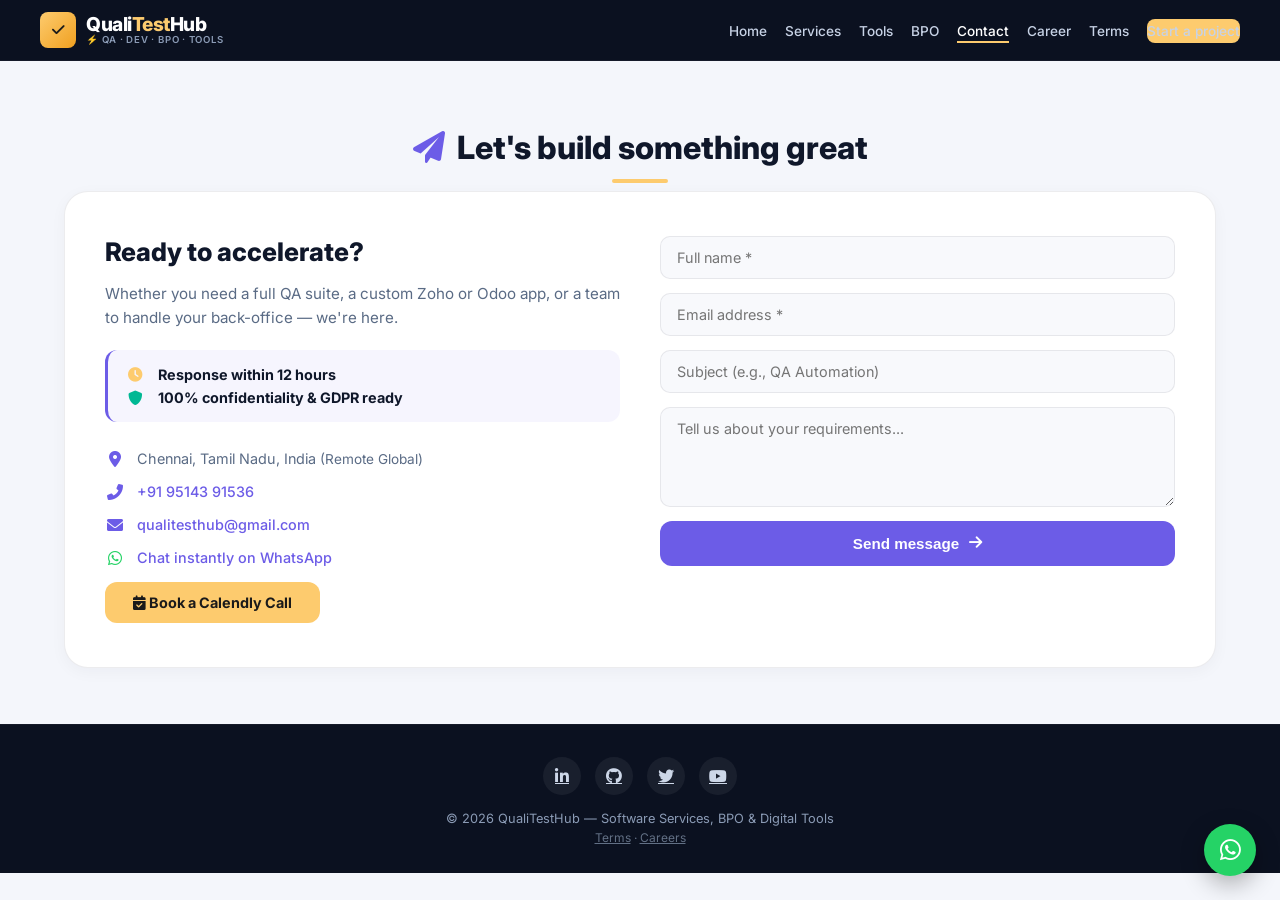
==== contact.html @ a9184f1f "Add updated profile files" ====
<!DOCTYPE html>
<html lang="en">
<head>
    <meta charset="UTF-8" />
    <meta name="viewport" content="width=device-width, initial-scale=1.0" />
    <title>Contact — QualiTestHub</title>
    <meta name="description" content="Contact QualiTestHub — Get in touch for QA automation, Zoho consulting, Odoo ERP, and BPO services." />
    <link href="https://fonts.googleapis.com/css2?family=Inter:opsz,wght@14..32,400;14..32,500;14..32,600;14..32,700;14..32,800&display=swap" rel="stylesheet" />
    <link rel="stylesheet" href="https://cdnjs.cloudflare.com/ajax/libs/font-awesome/6.0.0-beta3/css/all.min.css" />
    <style>
        /* ── root & reset ── */
        :root {
            --bg: #0b1120;
            --bg-soft: #0e1526;
            --panel: #ffffff;
            --ink: #0f172a;
            --muted: #5a6b85;
            --purple: #6c5ce7;
            --green: #00b894;
            --gold: #fdcb6e;
            --line: rgba(15, 23, 42, .08);
            --radius: 20px;
        }
        * {
            box-sizing: border-box;
        }
        body {
            margin: 0;
            font-family: 'Inter', sans-serif;
            background: #f4f6fb;
            color: var(--ink);
        }
        a {
            text-decoration: none;
            color: inherit;
        }
        .container {
            max-width: 1200px;
            margin: 0 auto;
            padding: 0 24px;
        }

        /* ── header ── */
        header {
            background: var(--bg);
            border-bottom: 1px solid rgba(255, 255, 255, .04);
            position: sticky;
            top: 0;
            z-index: 100;
        }
        .nav-flex {
            display: flex;
            align-items: center;
            justify-content: space-between;
            padding: 12px 0;
            gap: 12px;
            flex-wrap: wrap;
        }

        /* ── Logo ── */
        .logo {
            display: flex;
            align-items: center;
            gap: 10px;
            flex-shrink: 0;
        }
        .logo-mark {
            width: 36px;
            height: 36px;
            border-radius: 8px;
            background: linear-gradient(135deg, var(--gold), #f0a020);
            display: flex;
            align-items: center;
            justify-content: center;
            color: #1a1a1a;
            font-size: 0.9rem;
            font-weight: 800;
            flex-shrink: 0;
        }
        .logo-text {
            display: flex;
            flex-direction: column;
            line-height: 1.1;
        }
        .logo-text h1 {
            color: #fff;
            font-size: 1.2rem;
            margin: 0;
            font-weight: 800;
            letter-spacing: -0.5px;
        }
        .logo-text h1 span.accent {
            color: var(--gold);
        }
        .logo-tagline {
            color: #8b9bb5;
            font-size: 0.6rem;
            letter-spacing: 0.08em;
            font-weight: 600;
            white-space: nowrap;
        }

        /* ── Navigation ── */
        .nav-links {
            list-style: none;
            display: flex;
            gap: 18px;
            margin: 0;
            padding: 0;
            flex-wrap: wrap;
            align-items: center;
        }
        .nav-links a {
            color: #c7d2e5;
            font-weight: 500;
            font-size: 0.85rem;
            transition: color .2s;
            padding: 4px 0;
        }
        .nav-links a:hover {
            color: #fff;
        }
        .nav-links a.active {
            color: #fff;
            border-bottom: 2px solid var(--gold);
            padding-bottom: 2px;
        }
        .btn-start {
            background: var(--gold);
            color: #1a1a1a;
            padding: 7px 16px;
            border-radius: 8px;
            font-weight: 700;
            font-size: 0.8rem;
            transition: transform .2s, box-shadow .2s;
            white-space: nowrap;
        }
        .btn-start:hover {
            transform: translateY(-2px);
            box-shadow: 0 8px 20px rgba(253, 203, 110, .3);
        }

        /* ── menu toggle ── */
        .menu-toggle {
            display: none;
            background: none;
            border: none;
            color: #fff;
            font-size: 1.4rem;
            cursor: pointer;
            padding: 4px 8px;
        }
        .menu-toggle:focus {
            outline: none;
        }

        /* ── main ── */
        main {
            padding: 40px 0 56px;
        }
        .section-title {
            text-align: center;
            font-size: 2rem;
            font-weight: 800;
            margin-bottom: 6px;
            position: relative;
        }
        .section-title::after {
            content: '';
            display: block;
            width: 56px;
            height: 4px;
            background: var(--gold);
            margin: 12px auto 0;
            border-radius: 4px;
        }

        /* ── contact wrap ── */
        .contact-wrap {
            display: grid;
            grid-template-columns: 1fr 1fr;
            gap: 40px;
            background: #fff;
            border: 1px solid var(--line);
            border-radius: 24px;
            padding: 44px 40px;
            box-shadow: 0 4px 16px rgba(15, 23, 42, .04);
            margin-top: 8px;
        }

        /* ── contact info ── */
        .contact-info h3 {
            font-size: 1.6rem;
            margin: 0 0 12px;
            font-weight: 800;
        }
        .contact-info > p {
            color: var(--muted);
            font-size: 0.95rem;
            line-height: 1.6;
            margin-bottom: 20px;
        }
        .highlight-box {
            background: rgba(108, 92, 231, .06);
            border-radius: 12px;
            padding: 16px 20px;
            margin-bottom: 20px;
            border-left: 3px solid var(--purple);
        }
        .highlight-box p {
            margin: 0;
            font-size: 0.9rem;
        }
        .highlight-box p:first-child {
            margin-bottom: 6px;
        }
        .highlight-box i {
            width: 20px;
            margin-right: 6px;
        }
        .contact-info .detail {
            display: flex;
            align-items: center;
            gap: 12px;
            padding: 8px 0;
            font-size: 0.9rem;
            color: var(--muted);
        }
        .contact-info .detail i {
            width: 20px;
            text-align: center;
            font-size: 1rem;
            color: var(--purple);
        }
        .contact-info .detail a {
            color: var(--purple);
            font-weight: 500;
        }
        .contact-info .detail a:hover {
            text-decoration: underline;
        }
        .btn-calendly {
            display: inline-block;
            background: var(--gold);
            color: #1a1a1a;
            padding: 12px 28px;
            border-radius: 12px;
            font-weight: 700;
            font-size: 0.9rem;
            margin-top: 8px;
            transition: transform .2s, box-shadow .2s;
        }
        .btn-calendly:hover {
            transform: translateY(-2px);
            box-shadow: 0 8px 25px rgba(253, 203, 110, .4);
        }

        /* ── contact form ── */
        .contact-form form {
            display: flex;
            flex-direction: column;
            gap: 14px;
        }
        .contact-form input,
        .contact-form textarea {
            width: 100%;
            padding: 12px 16px;
            border: 1px solid var(--line);
            border-radius: 10px;
            font-family: 'Inter', sans-serif;
            font-size: 0.9rem;
            background: #f8f9fc;
            transition: border-color .2s, box-shadow .2s;
        }
        .contact-form input:focus,
        .contact-form textarea:focus {
            outline: none;
            border-color: var(--purple);
            box-shadow: 0 0 0 3px rgba(108, 92, 231, .1);
            background: #fff;
        }
        .contact-form textarea {
            resize: vertical;
            min-height: 100px;
        }
        .contact-form button {
            background: var(--purple);
            color: #fff;
            border: none;
            padding: 14px 24px;
            border-radius: 12px;
            font-weight: 700;
            font-size: 0.95rem;
            cursor: pointer;
            display: inline-flex;
            align-items: center;
            justify-content: center;
            gap: 10px;
            transition: transform .2s, box-shadow .2s, background .2s;
        }
        .contact-form button:hover {
            transform: translateY(-2px);
            box-shadow: 0 8px 25px rgba(108, 92, 231, .3);
            background: #5a4bd1;
        }
        #formStatus {
            margin-top: 10px;
            font-size: 0.9rem;
            color: var(--green);
            font-weight: 500;
            text-align: center;
        }

        /* ── footer ── */
        footer {
            background: var(--bg);
            padding: 32px 0 24px;
            text-align: center;
            border-top: 1px solid rgba(255, 255, 255, .04);
        }
        footer .social {
            display: flex;
            justify-content: center;
            gap: 14px;
            margin-bottom: 16px;
        }
        footer .social a {
            width: 38px;
            height: 38px;
            border-radius: 50%;
            background: rgba(255, 255, 255, .06);
            display: flex;
            align-items: center;
            justify-content: center;
            color: #cdd7e8;
            transition: .3s;
            font-size: 1rem;
        }
        footer .social a:hover {
            background: var(--gold);
            color: #1a1a1a;
            transform: translateY(-3px);
        }
        footer p {
            color: #8b9bb5;
            font-size: 0.8rem;
            margin: 4px 0;
        }
        footer a {
            color: #8b9bb5;
            text-decoration: underline;
            transition: color .2s;
        }
        footer a:hover {
            color: #fff;
        }

        /* ── whatsapp float ── */
        .whatsapp-float {
            position: fixed;
            bottom: 24px;
            right: 24px;
            background: #25D366;
            width: 52px;
            height: 52px;
            border-radius: 50%;
            display: flex;
            align-items: center;
            justify-content: center;
            color: #fff;
            font-size: 1.5rem;
            box-shadow: 0 8px 24px rgba(0, 0, 0, .3);
            z-index: 99;
            transition: transform .25s;
        }
        .whatsapp-float:hover {
            transform: scale(1.1);
            color: #fff;
        }

        /* ── responsive ── */
        @media(max-width: 992px) {
            .menu-toggle {
                display: block;
            }
            .nav-links {
                display: none;
                flex-direction: column;
                width: 100%;
                gap: 8px;
                padding: 12px 0 4px;
                border-top: 1px solid rgba(255,255,255,.06);
                margin-top: 8px;
            }
            .nav-links.open {
                display: flex;
            }
            .nav-links a {
                font-size: 0.95rem;
                padding: 6px 0;
                width: 100%;
            }
            .nav-links a.active {
                border-bottom: none;
                padding-bottom: 6px;
            }
            .btn-start {
                display: inline-block;
                margin-top: 4px;
                text-align: center;
                width: auto;
            }
            .nav-flex {
                flex-wrap: wrap;
            }
            .contact-wrap {
                grid-template-columns: 1fr;
                gap: 32px;
                padding: 32px 24px;
            }
        }

        @media(max-width: 768px) {
            .container {
                padding: 0 16px;
            }
            .section-title {
                font-size: 1.6rem;
            }
            .contact-wrap {
                padding: 24px 18px;
                border-radius: 18px;
            }
            .contact-info h3 {
                font-size: 1.3rem;
            }
            .contact-info > p {
                font-size: 0.9rem;
            }
            .highlight-box {
                padding: 14px 16px;
            }
            .highlight-box p {
                font-size: 0.85rem;
            }
            .contact-info .detail {
                font-size: 0.85rem;
                padding: 6px 0;
            }
            .btn-calendly {
                padding: 10px 22px;
                font-size: 0.85rem;
            }
            .contact-form input,
            .contact-form textarea {
                padding: 10px 14px;
                font-size: 0.85rem;
            }
            .contact-form button {
                padding: 12px 20px;
                font-size: 0.9rem;
            }
            .logo-text h1 {
                font-size: 1rem;
            }
            .logo-tagline {
                font-size: 0.5rem;
            }
            .logo-mark {
                width: 30px;
                height: 30px;
                font-size: 0.75rem;
            }
            .whatsapp-float {
                width: 46px;
                height: 46px;
                font-size: 1.3rem;
                bottom: 18px;
                right: 18px;
            }
        }

        @media(max-width: 400px) {
            .logo-text h1 {
                font-size: 0.85rem;
            }
            .logo-tagline {
                font-size: 0.45rem;
                letter-spacing: 0.04em;
            }
            .logo-mark {
                width: 26px;
                height: 26px;
                font-size: 0.65rem;
            }
            .contact-wrap {
                padding: 18px 14px;
            }
            .contact-info .detail {
                font-size: 0.8rem;
                flex-wrap: wrap;
                gap: 6px;
            }
        }
    </style>
</head>
<body>

    <!-- ─── HEADER ─── -->
    <header>
        <div class="container nav-flex">
            <div class="logo">
                <div class="logo-mark"><i class="fas fa-check"></i></div>
                <div class="logo-text">
                    <h1>Quali<span class="accent">Test</span>Hub</h1>
                    <span class="logo-tagline">⚡ QA · DEV · BPO · TOOLS</span>
                </div>
            </div>
            <button class="menu-toggle" id="menuToggle" aria-label="Toggle navigation">
                <i class="fas fa-bars"></i>
            </button>
            <ul class="nav-links" id="navLinks">
                <li><a href="index.html">Home</a></li>
                <li><a href="services.html">Services</a></li>
                <li><a href="tools.html">Tools</a></li>
                <li><a href="bpo.html">BPO</a></li>
                <li><a href="contact.html" class="active">Contact</a></li>
                <li><a href="career.html">Career</a></li>
                <li><a href="terms.html">Terms</a></li>
                <li><a href="contact.html" class="btn-start">Start a project</a></li>
            </ul>
        </div>
    </header>

    <!-- ─── MAIN ─── -->
    <main>
        <div class="container">
            <h2 class="section-title"><i class="fas fa-paper-plane" style="margin-right:12px; color:var(--purple);"></i>Let's build something great</h2>

            <div class="contact-wrap">
                <!-- Left: Contact Info -->
                <div class="contact-info">
                    <h3>Ready to accelerate?</h3>
                    <p>Whether you need a full QA suite, a custom Zoho or Odoo app, or a team to handle your back-office — we're here.</p>

                    <div class="highlight-box">
                        <p><i class="fas fa-clock" style="color:var(--gold);"></i> <strong>Response within 12 hours</strong></p>
                        <p style="margin:6px 0 0 0;"><i class="fas fa-shield-alt" style="color:var(--green);"></i> <strong>100% confidentiality &amp; GDPR ready</strong></p>
                    </div>

                    <div class="detail">
                        <i class="fas fa-map-marker-alt"></i>
                        <span>Chennai, Tamil Nadu, India <span style="color:var(--muted);font-size:0.85rem;">(Remote Global)</span></span>
                    </div>
                    <div class="detail">
                        <i class="fas fa-phone-alt"></i>
                        <a href="tel:+919514391536">+91 95143 91536</a>
                    </div>
                    <div class="detail">
                        <i class="fas fa-envelope"></i>
                        <a href="mailto:qualitesthub@gmail.com">qualitesthub@gmail.com</a>
                    </div>
                    <div class="detail">
                        <i class="fab fa-whatsapp" style="color:#25d366;"></i>
                        <a href="https://wa.me/919514391536" target="_blank">Chat instantly on WhatsApp</a>
                    </div>

                    <a href="#" class="btn-calendly"><i class="fas fa-calendar-check"></i> Book a Calendly Call</a>
                </div>

                <!-- Right: Contact Form -->
                <div class="contact-form">
                    <form id="contactForm">
                        <input type="text" id="cname" placeholder="Full name *" required />
                        <input type="email" id="cemail" placeholder="Email address *" required />
                        <input type="text" id="csubject" placeholder="Subject (e.g., QA Automation)" />
                        <textarea rows="4" id="cmsg" placeholder="Tell us about your requirements..."></textarea>
                        <button type="submit">Send message <i class="fas fa-arrow-right"></i></button>
                        <p id="formStatus"></p>
                    </form>
                </div>
            </div>
        </div>
    </main>

    <!-- ─── FOOTER ─── -->
    <footer>
        <div class="container">
            <div class="social">
                <a href="#" target="_blank" aria-label="LinkedIn"><i class="fab fa-linkedin-in"></i></a>
                <a href="#" target="_blank" aria-label="GitHub"><i class="fab fa-github"></i></a>
                <a href="#" target="_blank" aria-label="Twitter"><i class="fab fa-twitter"></i></a>
                <a href="#" target="_blank" aria-label="YouTube"><i class="fab fa-youtube"></i></a>
            </div>
            <p>© 2026 QualiTestHub — Software Services, BPO &amp; Digital Tools</p>
            <p style="font-size:0.75rem; opacity:0.7;">
                <a href="terms.html" style="color: #8899b0; text-decoration: underline;">Terms</a> &middot;
                <a href="career.html" style="color: #8899b0; text-decoration: underline;">Careers</a>
            </p>
        </div>
    </footer>

    <!-- ─── WHATSAPP FLOAT ─── -->
    <a href="https://wa.me/919514391536?text=Hi%20QualiTestHub,%20I%20found%20your%20site%20and%20would%20like%20to%20know%20more." target="_blank" class="whatsapp-float" aria-label="Chat on WhatsApp"><i class="fab fa-whatsapp"></i></a>

    <!-- ─── MENU TOGGLE SCRIPT ─── -->
    <script>
        document.getElementById('menuToggle').addEventListener('click', function() {
            document.getElementById('navLinks').classList.toggle('open');
        });

        // ─── Simple form handler ───
        document.getElementById('contactForm').addEventListener('submit', function(e) {
            e.preventDefault();
            const status = document.getElementById('formStatus');
            const name = document.getElementById('cname').value.trim();
            const email = document.getElementById('cemail').value.trim();

            if (!name || !email) {
                status.style.color = '#e2483a';
                status.textContent = 'Please fill in your name and email.';
                return;
            }

            status.style.color = 'var(--green)';
            status.textContent = '✅ Thanks, ' + name + '! We\'ll get back to you within 12 hours.';
            this.reset();
        });
    </script>

</body>
</html>
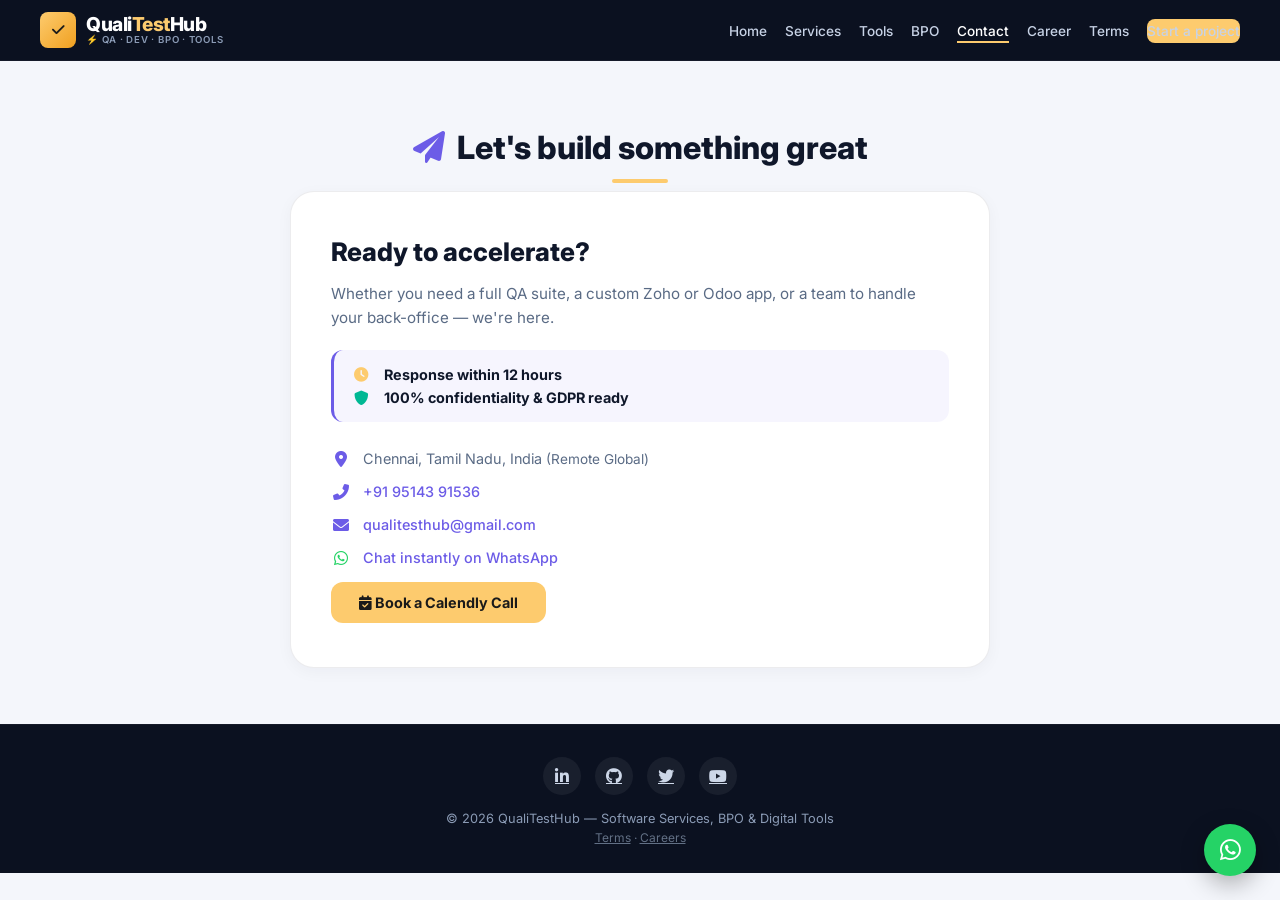
==== commit 2ec19c4b: "Update contact.html" ====
--- a/contact.html
+++ b/contact.html
@@ -175,17 +175,20 @@
             border-radius: 4px;
         }
 
-        /* ── contact wrap ── */
+        /* ── contact wrap (now single column) ── */
         .contact-wrap {
             display: grid;
-            grid-template-columns: 1fr 1fr;
-            gap: 40px;
+            grid-template-columns: 1fr;   /* ← was 1fr 1fr, now single column */
+            gap: 0;
             background: #fff;
             border: 1px solid var(--line);
             border-radius: 24px;
             padding: 44px 40px;
             box-shadow: 0 4px 16px rgba(15, 23, 42, .04);
             margin-top: 8px;
+            max-width: 700px;      /* optional: limit width for better readability */
+            margin-left: auto;
+            margin-right: auto;
         }
 
         /* ── contact info ── */
@@ -255,62 +258,6 @@
             box-shadow: 0 8px 25px rgba(253, 203, 110, .4);
         }
 
-        /* ── contact form ── */
-        .contact-form form {
-            display: flex;
-            flex-direction: column;
-            gap: 14px;
-        }
-        .contact-form input,
-        .contact-form textarea {
-            width: 100%;
-            padding: 12px 16px;
-            border: 1px solid var(--line);
-            border-radius: 10px;
-            font-family: 'Inter', sans-serif;
-            font-size: 0.9rem;
-            background: #f8f9fc;
-            transition: border-color .2s, box-shadow .2s;
-        }
-        .contact-form input:focus,
-        .contact-form textarea:focus {
-            outline: none;
-            border-color: var(--purple);
-            box-shadow: 0 0 0 3px rgba(108, 92, 231, .1);
-            background: #fff;
-        }
-        .contact-form textarea {
-            resize: vertical;
-            min-height: 100px;
-        }
-        .contact-form button {
-            background: var(--purple);
-            color: #fff;
-            border: none;
-            padding: 14px 24px;
-            border-radius: 12px;
-            font-weight: 700;
-            font-size: 0.95rem;
-            cursor: pointer;
-            display: inline-flex;
-            align-items: center;
-            justify-content: center;
-            gap: 10px;
-            transition: transform .2s, box-shadow .2s, background .2s;
-        }
-        .contact-form button:hover {
-            transform: translateY(-2px);
-            box-shadow: 0 8px 25px rgba(108, 92, 231, .3);
-            background: #5a4bd1;
-        }
-        #formStatus {
-            margin-top: 10px;
-            font-size: 0.9rem;
-            color: var(--green);
-            font-weight: 500;
-            text-align: center;
-        }
-
         /* ── footer ── */
         footer {
             background: var(--bg);
@@ -414,9 +361,8 @@
                 flex-wrap: wrap;
             }
             .contact-wrap {
-                grid-template-columns: 1fr;
-                gap: 32px;
                 padding: 32px 24px;
+                max-width: 100%;
             }
         }
 
@@ -450,15 +396,6 @@
             .btn-calendly {
                 padding: 10px 22px;
                 font-size: 0.85rem;
-            }
-            .contact-form input,
-            .contact-form textarea {
-                padding: 10px 14px;
-                font-size: 0.85rem;
-            }
-            .contact-form button {
-                padding: 12px 20px;
-                font-size: 0.9rem;
             }
             .logo-text h1 {
                 font-size: 1rem;
@@ -538,7 +475,7 @@
             <h2 class="section-title"><i class="fas fa-paper-plane" style="margin-right:12px; color:var(--purple);"></i>Let's build something great</h2>
 
             <div class="contact-wrap">
-                <!-- Left: Contact Info -->
+                <!-- Left: Contact Info (now full width) -->
                 <div class="contact-info">
                     <h3>Ready to accelerate?</h3>
                     <p>Whether you need a full QA suite, a custom Zoho or Odoo app, or a team to handle your back-office — we're here.</p>
@@ -567,18 +504,7 @@
 
                     <a href="#" class="btn-calendly"><i class="fas fa-calendar-check"></i> Book a Calendly Call</a>
                 </div>
-
-                <!-- Right: Contact Form -->
-                <div class="contact-form">
-                    <form id="contactForm">
-                        <input type="text" id="cname" placeholder="Full name *" required />
-                        <input type="email" id="cemail" placeholder="Email address *" required />
-                        <input type="text" id="csubject" placeholder="Subject (e.g., QA Automation)" />
-                        <textarea rows="4" id="cmsg" placeholder="Tell us about your requirements..."></textarea>
-                        <button type="submit">Send message <i class="fas fa-arrow-right"></i></button>
-                        <p id="formStatus"></p>
-                    </form>
-                </div>
+                <!-- Contact form was removed here -->
             </div>
         </div>
     </main>
@@ -608,25 +534,7 @@
         document.getElementById('menuToggle').addEventListener('click', function() {
             document.getElementById('navLinks').classList.toggle('open');
         });
-
-        // ─── Simple form handler ───
-        document.getElementById('contactForm').addEventListener('submit', function(e) {
-            e.preventDefault();
-            const status = document.getElementById('formStatus');
-            const name = document.getElementById('cname').value.trim();
-            const email = document.getElementById('cemail').value.trim();
-
-            if (!name || !email) {
-                status.style.color = '#e2483a';
-                status.textContent = 'Please fill in your name and email.';
-                return;
-            }
-
-            status.style.color = 'var(--green)';
-            status.textContent = '✅ Thanks, ' + name + '! We\'ll get back to you within 12 hours.';
-            this.reset();
-        });
     </script>
 
 </body>
-</html>+</html>
